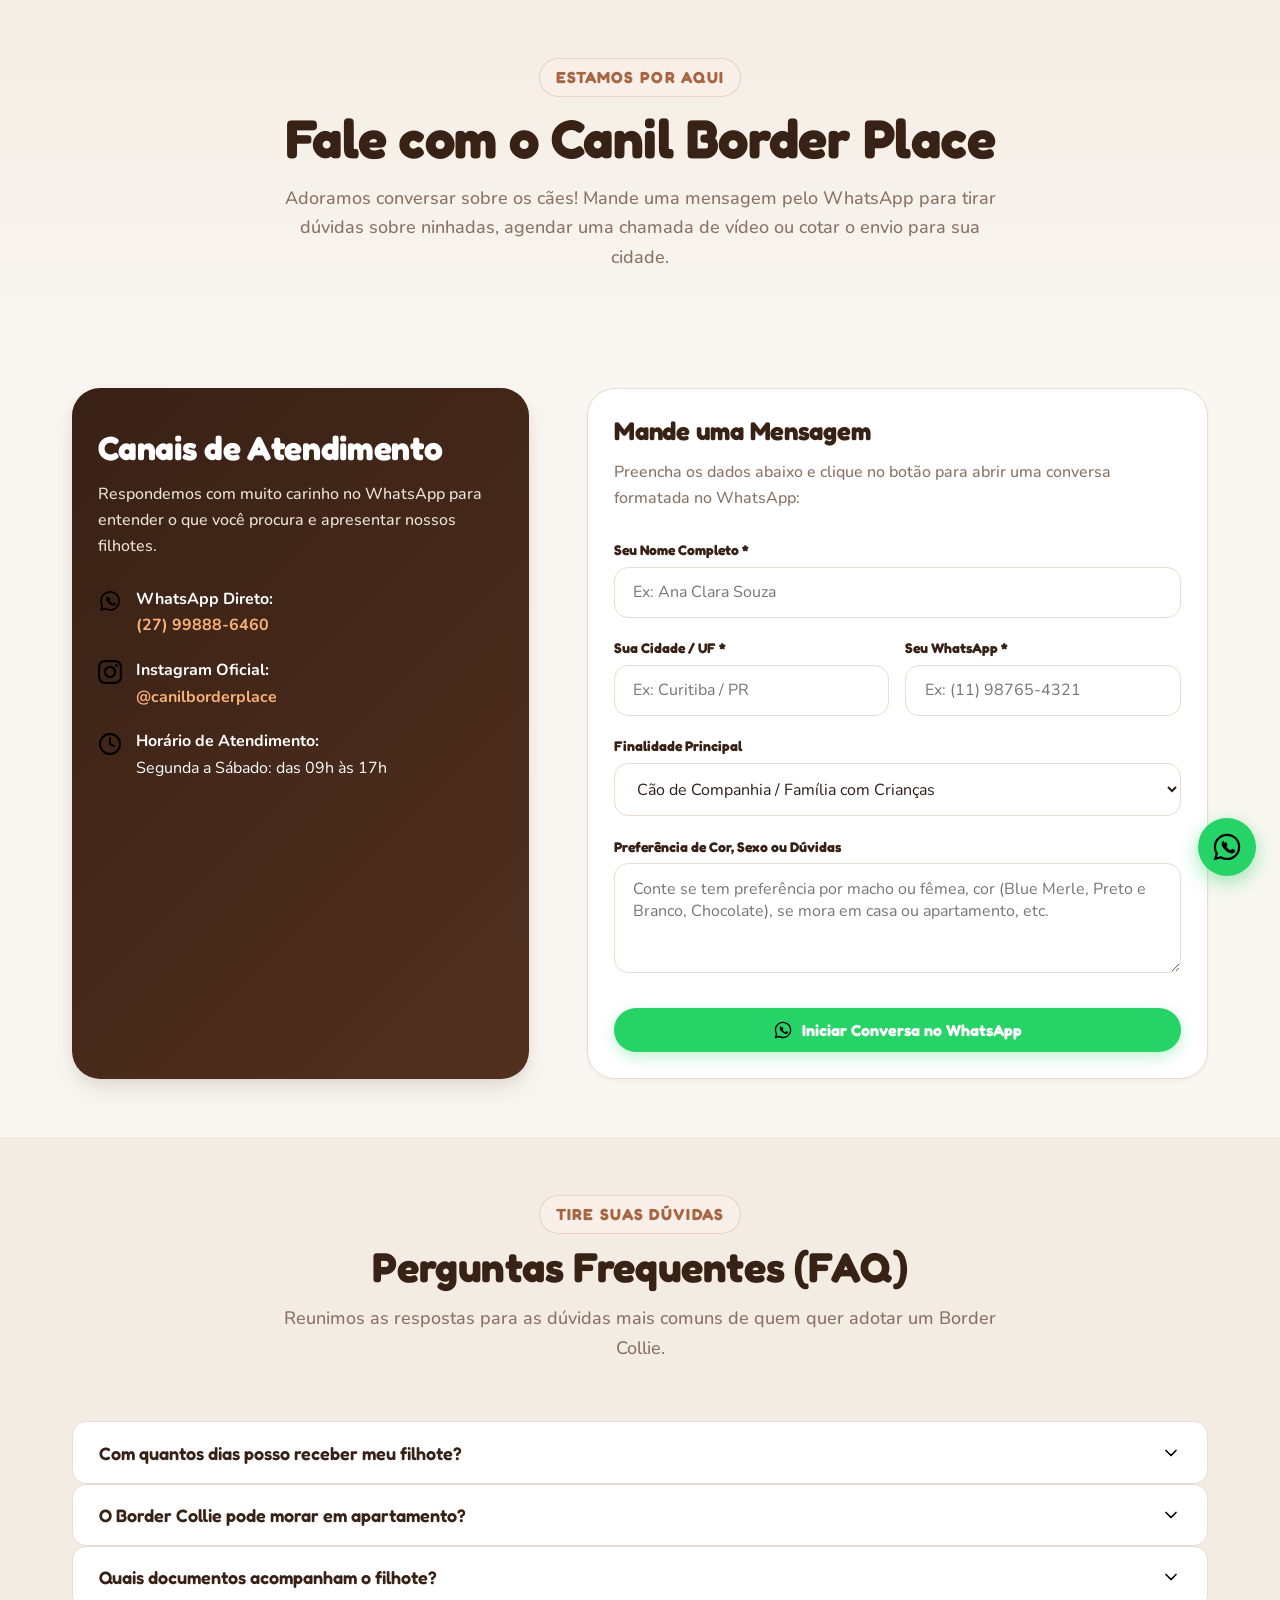
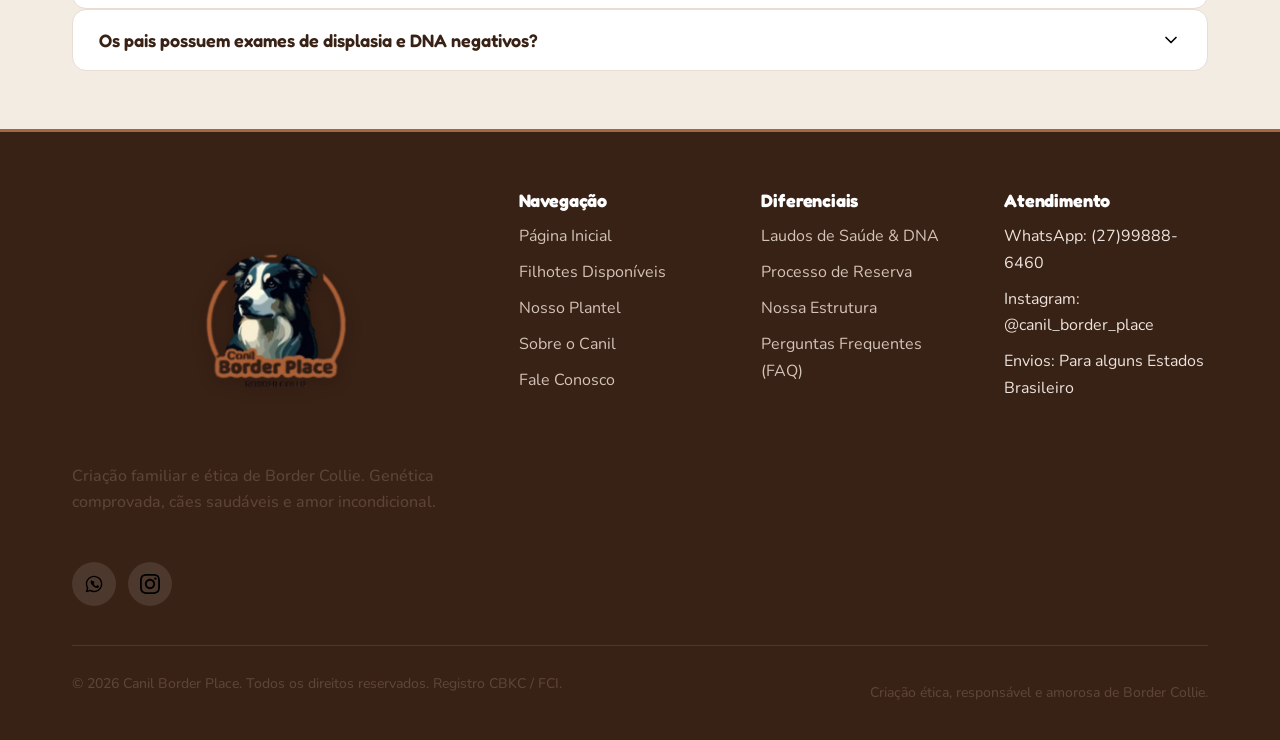
==== contato.html @ 95f179a7 "Site inicial" ====
﻿<!DOCTYPE html>
<html lang="pt-BR">
<head>
  <meta charset="UTF-8">
  <meta name="viewport" content="width=device-width, initial-scale=1.0">
  <title>Fale Conosco | Contato e Atendimento | Canil Border Place</title>
  <meta name="description" content="Entre em contato com o Canil Border Place. Atendimento direto pelo WhatsApp, dúvidas sobre ninhadas, agendamento de chamadas de vídeo e envios para todo o Brasil.">
  <meta name="keywords" content="Contato Canil Border Collie, WhatsApp Canil Border Place, Endereço Canil, Envio de filhotes aéreo, Dúvidas Border Collie">
  <meta name="author" content="Canil Border Place">
  <meta name="robots" content="index, follow">

  <!-- Open Graph -->
  <meta property="og:type" content="website">
  <meta property="og:title" content="Contato e Atendimento | Canil Border Place">
  <meta property="og:description" content="Fale diretamente com nosso criador. Atendimento via WhatsApp, e-mail e informações sobre transporte e reservas.">
  <meta property="og:image" content="./assets/images/hero-dog.jpg">
  <meta property="og:url" content="https://www.canilborderplace.com.br/contato.html">

  <link rel="icon" type="image/svg+xml" href="./favicon.svg">
  <link rel="alternate icon" href="./favicon.ico">

  <!-- Google Fonts: Fredoka & Nunito -->
  <link rel="preconnect" href="https://fonts.googleapis.com">
  <link rel="preconnect" href="https://fonts.gstatic.com" crossorigin>
  <link href="https://fonts.googleapis.com/css2?family=Fredoka:wght@400;500;600;700&family=Nunito:wght@400;500;600;700;800;900&display=swap" rel="stylesheet">

  <link rel="stylesheet" href="./css/style.css">
</head>
<body>


  <!-- ================= CONTEÚDO PRINCIPAL ================= -->
  <main>
    <!-- TOPO DE CONTATO -->
    <section class="section" style="background: linear-gradient(180deg, #F3ECE3 0%, #FAF7F2 100%);">
      <div class="container">
        <div class="section-header">
          <span class="section-subtitle">Estamos por Aqui</span>
          <h1 class="section-title">Fale com o Canil Border Place</h1>
          <p class="section-desc">
            Adoramos conversar sobre os cães! Mande uma mensagem pelo WhatsApp para tirar dúvidas sobre ninhadas, agendar uma chamada de vídeo ou cotar o envio para sua cidade.
          </p>
        </div>
      </div>
    </section>

    <!-- ÁREA DE CONTATO & FORMULÁRIO -->
    <section class="section" style="padding-top: 0;">
      <div class="container">
        <div class="contact-grid">
          
          <!-- Informações de Atendimento -->
          <div class="contact-info-card">
            <h3>Canais de Atendimento</h3>
            <p>
              Respondemos com muito carinho no WhatsApp para entender o que você procura e apresentar nossos filhotes.
            </p>

            <div class="contact-methods">
              <div class="contact-item">
                <img src="./assets/icons/whatsapp.svg" alt="" class="icon" width="22" height="22">
                <div>
                  <strong>WhatsApp Direto:</strong>
                  <br>
                  <a href="https://wa.me/+5527998886460" target="_blank" rel="noopener noreferrer" style="color: #F8B179; font-weight: 700;">
                    (27) 99888-6460
                  </a>
                </div>
              </div>

              <div class="contact-item">
                <img src="./assets/icons/instagram.svg" alt="" class="icon" width="22" height="22">
                <div>
                  <strong>Instagram Oficial:</strong>
                  <br>
                  <a href="https://instagram.com/canilborderplace" target="_blank" rel="noopener noreferrer" style="color: #F8B179; font-weight: 700;">
                    @canilborderplace
                  </a>
                </div>
              </div>

              <div class="contact-item">
                <img src="./assets/icons/clock.svg" alt="" class="icon" width="22" height="22">
                <div>
                  <strong>Horário de Atendimento:</strong>
                  <br>
                  <span>Segunda a Sábado: das 09h às 17h</span>
                </div>
              </div>

            </div>
          </div>

          <!-- Formulário Inteligente de Interesse -->
          <div class="contact-form-card">
            <h2 style="font-size: var(--font-size-xl); margin-bottom: var(--space-xs);">Mande uma Mensagem</h2>
            <p style="font-size: var(--font-size-sm); color: var(--color-muted); margin-bottom: var(--space-md);">
              Preencha os dados abaixo e clique no botão para abrir uma conversa formatada no WhatsApp:
            </p>

            <form id="contactForm">
              <div class="form-group">
                <label for="nome" class="form-label">Seu Nome Completo *</label>
                <input type="text" id="nome" name="nome" class="form-input" placeholder="Ex: Ana Clara Souza" required>
              </div>

              <div style="display: grid; grid-template-columns: 1fr 1fr; gap: 1rem;">
                <div class="form-group">
                  <label for="cidade" class="form-label">Sua Cidade / UF *</label>
                  <input type="text" id="cidade" name="cidade" class="form-input" placeholder="Ex: Curitiba / PR" required>
                </div>

                <div class="form-group">
                  <label for="telefone" class="form-label">Seu WhatsApp *</label>
                  <input type="tel" id="telefone" name="telefone" class="form-input" placeholder="Ex: (11) 98765-4321" required>
                </div>
              </div>

              <div class="form-group">
                <label for="interesse" class="form-label">Finalidade Principal</label>
                <select id="interesse" name="interesse" class="form-select">
                  <option value="Companhia e Família">Cão de Companhia / Família com Crianças</option>
                  <option value="Esporte e Agility">Esporte Canino / Agility / Canicross</option>
                  <option value="Pastoreio e Trabalho">Trabalho Rural / Pastoreio</option>
                  <option value="Dúvida Geral">Tirar dúvidas sobre ninhadas futuras</option>
                </select>
              </div>

              <div class="form-group">
                <label for="mensagem" class="form-label">Preferência de Cor, Sexo ou Dúvidas</label>
                <textarea id="mensagem" name="mensagem" class="form-textarea" placeholder="Conte se tem preferência por macho ou fêmea, cor (Blue Merle, Preto e Branco, Chocolate), se mora em casa ou apartamento, etc."></textarea>
              </div>

              <button type="submit" class="btn btn-whatsapp btn-lg btn-full" 
  style="margin-top: 0.5rem; 
         padding: 0.75rem 1.4rem;
         font-size: var(--font-size-sm);">
  <img src="./assets/icons/whatsapp.svg" alt="" class="icon" width="20" height="20">
  Iniciar Conversa no WhatsApp
</button>

              <div id="formResponse" style="display: none;"></div>
            </form>
          </div>

        </div>
      </div>
    </section>

    <!-- FAQ (PERGUNTAS FREQUENTES) -->
    <section id="faq" class="section section-alt" aria-labelledby="faq-heading">
      <div class="container">
        <header class="section-header">
          <span class="section-subtitle">Tire Suas Dúvidas</span>
          <h2 id="faq-heading" class="section-title">Perguntas Frequentes (FAQ)</h2>
          <p class="section-desc">Reunimos as respostas para as dúvidas mais comuns de quem quer adotar um Border Collie.</p>
        </header>

          <!-- Item 2 -->
          <div class="faq-item">
            <button type="button" class="faq-question" aria-expanded="false">
              <span>Com quantos dias posso receber meu filhote?</span>
              <img src="./assets/icons/chevron-down.svg" alt="" class="icon" width="20" height="20">
            </button>
            <div class="faq-answer">
              <div class="faq-answer-inner">
                Liberamos os filhotes somente a partir dos 60 dias de vida. Esse prazo é indispensável para o desmame natural, a socialização com a mãe e irmãos (que ensina a inibição de mordida) e a imunização com a primeira dose de vacina V10 importada e microchip.
              </div>
            </div>
          </div>

          <!-- Item 3 -->
          <div class="faq-item">
            <button type="button" class="faq-question" aria-expanded="false">
              <span>O Border Collie pode morar em apartamento?</span>
              <img src="./assets/icons/chevron-down.svg" alt="" class="icon" width="20" height="20">
            </button>
            <div class="faq-answer">
              <div class="faq-answer-inner">
                Sim, vive perfeitamente bem! O segredo do Border Collie é o gasto mental: brincadeiras de farejar, brinquedos recheáveis, comandos de obediência e passeios diários de qualidade. Nossos filhotes passam por estimulação precoce (Bio Sensor), o que desenvolve excelente equilíbrio e tranquilidade dentro de casa.
              </div>
            </div>
          </div>

          <!-- Item 4 -->
          <div class="faq-item">
            <button type="button" class="faq-question" aria-expanded="false">
              <span>Quais documentos acompanham o filhote?</span>
              <img src="./assets/icons/chevron-down.svg" alt="" class="icon" width="20" height="20">
            </button>
            <div class="faq-answer">
              <div class="faq-answer-inner">
                Cada filhote é entregue com: Certificado de Pedigree CBKC / FCI, Carteira de Vacinação assinada por médico veterinário, Certificado de Microchipagem, Contrato de Compra com garantia de saúde contra doenças genéticas e virais, e orientações de cuidados iniciais.
              </div>
            </div>
          </div>

          <!-- Item 5 -->
          <div class="faq-item">
            <button type="button" class="faq-question" aria-expanded="false">
              <span>Os pais possuem exames de displasia e DNA negativos?</span>
              <img src="./assets/icons/chevron-down.svg" alt="" class="icon" width="20" height="20">
            </button>
            <div class="faq-answer">
              <div class="faq-answer-inner">
                Sim! Todos os nossos padreadores e matrizes possuem radiografias oficiais livres de displasia coxofemoral (HD-A) e de cotovelo (ED-0), além de painel de DNA negativo para CEA, CL, TNS e sensibilidade medicamentosa MDR1. Compartilhamos com alegria a cópia dos laudos!
              </div>
            </div>
          </div>
        </div>

      </div>
    </section>
  </main>

  <!-- ================= RODAPÉ ================= -->
  <footer class="site-footer">
    <div class="container">
      <div class="footer-grid">
        <div class="footer-brand">
          <a href="./index.html" class="logo-link" aria-label="Canil Border Place - Início">
        <img
          src="./assets/logo/logo.png"
          alt="Canil Border Place"
          class="logo-img"
          width="72"
          height="72"
        >
      </a>
          <p style="margin-top: 0.75rem;">
            Criação familiar e ética de Border Collie. Genética comprovada, cães saudáveis e amor incondicional.
          </p>
          <div class="social-links" style="margin-top: 1rem;">
            <a href="https://wa.me/+5527998886460" target="_blank" rel="noopener noreferrer" class="social-btn" aria-label="Nosso WhatsApp">
              <img src="./assets/icons/whatsapp.svg" alt="" class="icon" width="20" height="20">
            </a>
            <a href="https://www.instagram.com/canil_border_place/" target="_blank" rel="noopener noreferrer" class="social-btn" aria-label="Nosso Instagram">
              <img src="./assets/icons/instagram.svg" alt="" class="icon" width="20" height="20">
            </a>
          </div>
        </div>

        <div>
          <h4 class="footer-title">Navegação</h4>
          <ul class="footer-links">
            <li><a href="./index.html">Página Inicial</a></li>
            <li><a href="./filhotes.html">Filhotes Disponíveis</a></li>
            <li><a href="./plantel.html">Nosso Plantel</a></li>
            <li><a href="./o-canil.html">Sobre o Canil</a></li>
            <li><a href="./contato.html">Fale Conosco</a></li>
          </ul>
        </div>

        <div>
          <h4 class="footer-title">Diferenciais</h4>
          <ul class="footer-links">
            <li><a href="./plantel.html#laudos">Laudos de Saúde &amp; DNA</a></li>
            <li><a href="./filhotes.html#como-funciona">Processo de Reserva</a></li>
            <li><a href="./o-canil.html#estrutura">Nossa Estrutura</a></li>
            <li><a href="./contato.html#faq">Perguntas Frequentes (FAQ)</a></li>
          </ul>
        </div>

        <div>
          <h4 class="footer-title">Atendimento</h4>
          <ul class="footer-links">
            <li><span>WhatsApp: (27)99888-6460</span></li>
            <li><span>Instagram: @canil_border_place</span></li>
            <li><span>Envios: Para alguns Estados Brasileiro</span></li>
          </ul>
        </div>
      </div>

      <div class="footer-bottom">
        <p>&copy; 2026 Canil Border Place. Todos os direitos reservados. Registro CBKC / FCI.</p>
        <p>Criação ética, responsável e amorosa de Border Collie.</p>
      </div>
    </div>
  </footer>

  <!-- BOTÃO FLUTUANTE WHATSAPP -->
  <a href="https://wa.me/+5527998886460?text=Ol%C3%A1!%20Estou%20na%20p%C3%A1gina%20de%20contato%20do%20Canil%20Border%20Place%20e%20gostaria%20de%20informa%C3%A7%C3%B5es." 
     class="whatsapp-float" 
     target="_blank" 
     rel="noopener noreferrer" 
     aria-label="Falar no WhatsApp com o Canil Border Place">
    <img src="./assets/icons/whatsapp.svg" alt="" class="icon" width="32" height="32">
  </a>

  <script type="module" src="./js/script.js"></script>
</body>
</html>
---- css/style.css ----
﻿/* ==========================================================================
   CANIL BORDER PLACE - FOLHA DE ESTILOS PRINCIPAL
   Identidade Visual: Cor Oficial #a76641 | Fontes Amigáveis & Divertidas
   Tecnologias: CSS3 Moderno, Mobile-First, Flexbox, CSS Grid, clamp()
   ========================================================================== */

/* --------------------------------------------------------------------------
   1. VARIÁVEIS CSS (IDENTIDADE VISUAL DO CLIENTE)
   -------------------------------------------------------------------------- */
:root {
  /* Cores Oficiais da Marca */
  --color-primary: #382115;          /* Marrom café profundo, acolhedor e nobre */
  --color-primary-light: #52301F;    /* Marrom médio */
  --color-secondary: #A76641;        /* Cor Oficial do Cliente (#a76641 - Terracota / Caramelo) */
  --color-secondary-hover: #8C4E2B;  /* Terracota escurecido no hover */
  --color-secondary-light: #F8EFE9;  /* Fundo caramelo suave / creme quente */
  --color-accent: #E28743;           /* Dourado caramelo vibrante */
  --color-accent-hover: #C56F30;
  --color-accent-light: #FFF5EE;

  /* Superfícies & Fundos Quentes e Aconchegantes */
  --color-background: #FAF7F2;       /* Fundo geral da página (off-white linho natural) */
  --color-surface: #FFFFFF;          /* Branco puro nos cards */
  --color-surface-alt: #F3ECE3;      /* Areia suave para seções alternadas */
  --color-text: #2D1E17;             /* Texto principal marrom escuro, alta legibilidade */
  --color-text-light: #5C4538;       /* Texto secundário */
  --color-muted: #8A7265;            /* Legendas e detalhes */
  --color-border: #E8DCD3;           /* Bordas suaves */
  --color-white: #FFFFFF;
  --color-black: #1A0F0A;

  /* Cores Funcionais */
  --color-whatsapp: #25D366;
  --color-whatsapp-hover: #1EBE5D;
  --color-instagram: #E1306C;
  --color-tag-disponivel: #15803D;   /* Verde floresta para filhote disponível */
  --color-tag-reservado: #A76641;    /* Terracota para filhote reservado */

  /* Tipografia Divertida, Carinhosa e Acolhedora */
  --font-heading: "Fredoka", "Quicksand", "Nunito", system-ui, cursive, sans-serif;
  --font-body: "Nunito", -apple-system, BlinkMacSystemFont, "Segoe UI", Roboto, sans-serif;

  --font-weight-regular: 400;
  --font-weight-medium: 500;
  --font-weight-semibold: 600;
  --font-weight-bold: 700;
  --font-weight-black: 800;

  /* Tipografia Fluida com clamp() */
  --font-size-xs: clamp(0.8125rem, 0.77rem + 0.25vw, 0.875rem);
  --font-size-sm: clamp(0.9375rem, 0.88rem + 0.25vw, 1rem);
  --font-size-base: clamp(1.0625rem, 1rem + 0.25vw, 1.125rem);
  --font-size-lg: clamp(1.2rem, 1.1rem + 0.4vw, 1.35rem);
  --font-size-xl: clamp(1.35rem, 1.25rem + 0.6vw, 1.6rem);
  --font-size-2xl: clamp(1.65rem, 1.45rem + 0.9vw, 2.1rem);
  --font-size-3xl: clamp(2rem, 1.7rem + 1.4vw, 2.6rem);
  --font-size-4xl: clamp(2.4rem, 2rem + 2.2vw, 3.4rem);

  /* Espaçamentos Fluidos */
  --space-2xs: clamp(0.3rem, 0.25rem + 0.2vw, 0.45rem);
  --space-xs: clamp(0.6rem, 0.5rem + 0.3vw, 0.75rem);
  --space-sm: clamp(0.85rem, 0.75rem + 0.5vw, 1.15rem);
  --space-md: clamp(1.25rem, 1rem + 0.8vw, 1.75rem);
  --space-lg: clamp(1.75rem, 1.4rem + 1.3vw, 2.5rem);
  --space-xl: clamp(2.5rem, 2rem + 2vw, 4rem);
  --space-2xl: clamp(3.5rem, 2.8rem + 3.5vw, 6rem);

  /* Bordas Arredondadas Amigáveis & Sombras */
  --radius-sm: 0.5rem;
  --radius-md: 0.875rem;
  --radius-lg: 1.25rem;
  --radius-xl: 1.75rem;
  --radius-full: 9999px;

  --shadow-sm: 0 2px 4px rgba(56, 33, 21, 0.05);
  --shadow-md: 0 6px 14px rgba(56, 33, 21, 0.08), 0 2px 6px rgba(56, 33, 21, 0.04);
  --shadow-lg: 0 12px 24px rgba(56, 33, 21, 0.1), 0 4px 10px rgba(56, 33, 21, 0.05);
  --shadow-xl: 0 20px 35px rgba(56, 33, 21, 0.14), 0 8px 16px rgba(56, 33, 21, 0.07);

  /* Transições e Layout */
  --transition-fast: 0.15s ease;
  --transition-normal: 0.25s cubic-bezier(0.4, 0, 0.2, 1);
  --transition-slow: 0.4s ease;
  --container-max-width: 1200px;
  --header-height: 5.25rem;
  --z-header: 1000;
  --z-floating: 1500;
}

/* --------------------------------------------------------------------------
   2. RESET MODERNO & CONFIGURAÇÃO GLOBAL
   -------------------------------------------------------------------------- */
*, *::before, *::after {
  box-sizing: border-box;
  margin: 0;
  padding: 0;
}

html {
  font-family: var(--font-body);
  font-size: 16px;
  line-height: 1.65;
  color: var(--color-text);
  background-color: var(--color-background);
  scroll-behavior: smooth;
  -webkit-text-size-adjust: 100%;
}

body {
  min-height: 100vh;
  display: flex;
  flex-direction: column;
  overflow-x: hidden;
  position: relative;
}

body.menu-open {
  overflow: hidden;
}

img, svg, picture {
  display: block;
  max-width: 100%;
  height: auto;
}

a {
  color: inherit;
  text-decoration: none;
  transition: all var(--transition-fast);
}

button {
  font-family: inherit;
  font-size: inherit;
  border: none;
  background: none;
  cursor: pointer;
}

ul, ol {
  list-style: none;
}

h1, h2, h3, h4, h5, h6 {
  font-family: var(--font-heading);
  color: var(--color-primary);
  font-weight: var(--font-weight-bold);
  line-height: 1.25;
  letter-spacing: -0.01em;
}

h1 { font-size: var(--font-size-4xl); }
h2 { font-size: var(--font-size-3xl); }
h3 { font-size: var(--font-size-2xl); }
h4 { font-size: var(--font-size-xl); }

p {
  color: var(--color-text-light);
  margin-bottom: var(--space-sm);
  font-weight: 500;
}

p:last-child {
  margin-bottom: 0;
}

:focus-visible {
  outline: 3px solid var(--color-secondary);
  outline-offset: 3px;
}

/* --------------------------------------------------------------------------
   3. CONTAINERS & ESTRUTURA DE SEÇÕES
   -------------------------------------------------------------------------- */
.container {
  width: 100%;
  max-width: var(--container-max-width);
  margin-inline: auto;
  padding-inline: clamp(1rem, 4vw, 2rem);
}

.section {
  padding-block: var(--space-xl);
}

.section-alt {
  background-color: var(--color-surface-alt);
}

.section-primary {
  background: linear-gradient(135deg, #382115 0%, #52301F 100%);
  color: var(--color-white);
}

.section-primary h2,
.section-primary h3 {
  color: var(--color-white);
}

.section-primary p {
  color: #E8DCD3;
}

.section-header {
  text-align: center;
  max-width: 720px;
  margin-inline: auto;
  margin-bottom: var(--space-xl);
}

.section-subtitle {
  display: inline-flex;
  align-items: center;
  gap: 0.4rem;
  font-family: var(--font-heading);
  font-size: var(--font-size-sm);
  font-weight: var(--font-weight-bold);
  text-transform: uppercase;
  letter-spacing: 0.08em;
  color: var(--color-secondary);
  margin-bottom: var(--space-2xs);
  background: var(--color-secondary-light);
  padding: 0.35rem 1rem;
  border-radius: var(--radius-full);
  border: 1px solid rgba(167, 102, 65, 0.2);
}

.section-title {
  margin-bottom: var(--space-xs);
}

.section-desc {
  font-size: var(--font-size-base);
  color: var(--color-muted);
}

/* --------------------------------------------------------------------------
   4. BOTÕES & BADGES (ESTILO AMIGÁVEL & ARREDONDADO)
   -------------------------------------------------------------------------- */
.btn {
  display: inline-flex;
  align-items: center;
  justify-content: center;
  gap: 0.6rem;
  padding: 0.85rem 1.6rem;
  font-family: var(--font-heading);
  font-size: var(--font-size-sm);
  font-weight: var(--font-weight-bold);
  border-radius: var(--radius-full);
  transition: all var(--transition-normal);
  text-align: center;
  cursor: pointer;
  white-space: nowrap;
}

.btn-primary {
  background-color: var(--color-secondary);
  color: var(--color-white);
  box-shadow: 0 4px 12px rgba(167, 102, 65, 0.35);
}

.btn-primary:hover {
  background-color: var(--color-secondary-hover);
  transform: translateY(-2px);
  box-shadow: 0 6px 16px rgba(167, 102, 65, 0.45);
}

.btn-secondary {
  background-color: var(--color-primary);
  color: var(--color-white);
  box-shadow: 0 4px 10px rgba(56, 33, 21, 0.25);
}

.btn-secondary:hover {
  background-color: var(--color-primary-light);
  transform: translateY(-2px);
  box-shadow: 0 6px 14px rgba(56, 33, 21, 0.35);
}

.btn-outline {
  background-color: transparent;
  color: var(--color-primary);
  border: 2px solid var(--color-secondary);
}

.btn-outline:hover {
  background-color: var(--color-secondary);
  color: var(--color-white);
  transform: translateY(-2px);
}

.btn-outline-white {
  background-color: transparent;
  color: var(--color-white);
  border: 2px solid rgba(255, 255, 255, 0.6);
}

.btn-outline-white:hover {
  border-color: var(--color-white);
  background-color: rgba(255, 255, 255, 0.15);
  transform: translateY(-2px);
}

.btn-whatsapp {
  background-color: var(--color-whatsapp);
  color: var(--color-white);
  box-shadow: 0 4px 12px rgba(37, 211, 102, 0.3);
}

.btn-whatsapp:hover {
  background-color: var(--color-whatsapp-hover);
  transform: translateY(-2px);
  box-shadow: 0 6px 16px rgba(37, 211, 102, 0.4);
}

.btn-lg {
  padding: 1rem 2.2rem;
  font-size: var(--font-size-base);
}

.btn-full {
  width: 100%;
}

.btn .icon {
  width: 1.25rem;
  height: 1.25rem;
  flex-shrink: 0;
}

/* Badges */
.badge {
  display: inline-flex;
  align-items: center;
  gap: 0.35rem;
  padding: 0.35rem 0.85rem;
  font-family: var(--font-heading);
  font-size: var(--font-size-xs);
  font-weight: var(--font-weight-bold);
  border-radius: var(--radius-full);
  text-transform: uppercase;
  letter-spacing: 0.05em;
}

.badge-success {
  background-color: #DCFCE7;
  color: #15803D;
  border: 1px solid #86EFAC;
}

.badge-warning {
  background-color: #FEF3C7;
  color: #B45309;
  border: 1px solid #FCD34D;
}

.badge-info {
  background-color: var(--color-secondary-light);
  color: var(--color-secondary);
  border: 1px solid rgba(167, 102, 65, 0.3);
}

/* --------------------------------------------------------------------------
   5. CABEÇALHO & NAVEGAÇÃO
   -------------------------------------------------------------------------- */

.site-header {
  position: absolute;
  top: 0;
  left: 0;
  width: 100%;
  z-index: 100;
  background-color: transparent; /* Remove qualquer fundo isolado */
}


/* CONTAINER DO HEADER */
.header-container {
  position: relative;
  display: grid;
  grid-template-columns: 1fr auto 1fr;
  align-items: center;
  height: 100%;
  gap: 1rem;
}


/* LOGO CENTRAL */
.logo-link {
  display: flex;
  flex-direction: column;
  align-items: center;
  text-decoration: none;
  position: relative;
  z-index: 110;
  transform: translateY(15px);
}

.logo-img {
  width: clamp(250px, -10vw, 200px); /* Ajusta dinamicamente entre mobile e desktop */
  height: auto;
  filter: drop-shadow(0px 4px 8px rgba(0, 0, 0, 0.2));
}

.logo-link:hover .logo-img {
  transform: scale(1.05); /* Efeito opcional ao passar o mouse */
}

.logo-link:hover .logo-img {
  transform: translateY(-2px) scale(1.03);
}




.logo-text-title {
  display: block;
  font-family: var(--font-heading);
  font-size: clamp(1.1rem, 2vw, 1.4rem); /* Aumentado */
  color: var(--color-white);
  font-weight: var(--font-weight-bold);
  text-align: center;
  margin-top: 4px;
}

.logo-text-subtitle {
  display: block;
  font-size: clamp(0.7rem, 1.2vw, 0.85rem); /* Aumentado */
  color: var(--color-accent);
  text-transform: uppercase;
  letter-spacing: 1px;
  text-align: center;
}

/* MENUS LATERAIS */
.header-nav {
  display: flex;
  align-items: center;
}


.header-nav-left {
  grid-column: 1;
  justify-content: flex-start;
}


.header-nav-right {
  grid-column: 3;
  justify-content: flex-end;
  gap: 0.5rem;
}


.nav-list {
  display: flex;
  align-items: center;
  gap: 0.25rem;
}


/* LINKS */
.nav-link {
  display: inline-flex;
  align-items: center;
  justify-content: center;

  padding: 0.65rem 0.9rem;

  font-family: var(--font-heading);
  font-size: var(--font-size-sm);
  font-weight: 600;

  color: #F8EFE9;

  border-radius: var(--radius-md);

  transition: all var(--transition-fast);
}


.nav-link:hover {
  color: #FFFFFF;
  background-color: rgba(255, 255, 255, 0.09);
}


/* ITEM ATIVO */
.nav-link.active {
  color: #F8B179;

  font-weight: 700;

  background-color: rgba(255, 255, 255, 0.08);

  border-left: none;
}


/* BOTÃO WHATSAPP */
.header-cta {
  display: inline-flex;
  margin-left: 0.4rem;
}


.btn-whatsapp {
  background-color: var(--color-whatsapp);
  color: var(--color-white);

  box-shadow:
    0 5px 15px rgba(37, 211, 102, 0.28);
}


.btn-whatsapp:hover {
  background-color: var(--color-whatsapp-hover);

  transform: translateY(-2px);

  box-shadow:
    0 8px 20px rgba(37, 211, 102, 0.35);
}


/* MENU MOBILE */
.mobile-toggle {
  display: none;
 
  align-items: center;
  justify-content: center;
 
  width: 46px;
  height: 46px;
 
  border-radius: var(--radius-md);
 
  color: #FFFFFF;
 
  background-color: rgba(255, 255, 255, 0.08);
 
  border: 1px solid rgba(255, 255, 255, 0.15);
 
  transition: background-color var(--transition-fast);
}
 
 
.mobile-toggle:hover {
  background-color: rgba(255, 255, 255, 0.14);
}
 
 
.mobile-toggle .icon-close {
  display: none;
}
 
 
.menu-open .mobile-toggle .icon-menu {
  display: none;
}
 
 
.menu-open .mobile-toggle .icon-close {
  display: block;
}

/* =========================================================
   MENU MOBILE - CORREÇÃO
   ========================================================= */

.mobile-nav-links {
  display: none;
}

@media (max-width: 768px) {

  /* Impede a página de ficar "mexendo" para os lados */
  html,
  body {
    width: 100%;
    max-width: 100%;
    overflow-x: hidden;
  }

  /* HEADER */
  .header-container {
    display: flex !important;
    align-items: center;
    justify-content: space-between;

    width: 100%;
    max-width: 100%;
    box-sizing: border-box;

    padding: 15px 20px;
    min-height: 90px;
  }


  /* LOGO */
  .logo-link {
    position: relative;
    z-index: 140;

    margin: 0;
    transform: translateY(8px);

    max-width: calc(100% - 75px);
  }

  .logo-img {
    width: 150px !important;
    max-width: 100%;
    height: auto;
    margin: 0;
  }


  /* ESCONDE MENU ESQUERDO ORIGINAL */
  .header-nav-left {
    display: none !important;
  }


  /* BOTÃO HAMBÚRGUER */
  .mobile-toggle {
    display: flex !important;

    position: relative !important;
    top: auto !important;
    right: auto !important;

    flex-shrink: 0;

    width: 46px;
    height: 46px;

    padding: 10px;

    align-items: center;
    justify-content: center;

    z-index: 160;

    background: rgba(255, 255, 255, 0.08) !important;
    border: 1px solid rgba(255, 255, 255, 0.15) !important;

    border-radius: var(--radius-md);
  }

  .mobile-toggle img {
    width: 24px !important;
    height: 24px !important;
  }


  /* =====================================================
     MENU ABERTO
     ===================================================== */

  .header-nav-right {
    position: fixed !important;

    top: 0;
    left: 0;

    width: 100% !important;
    height: 100vh;

    box-sizing: border-box;

    padding: 110px 24px 30px;

    background-color: #382115 !important;

    z-index: 150;

    display: flex !important;
    flex-direction: column;
    align-items: stretch;

    transform: translateX(100%);

    transition: transform 0.35s ease;

    overflow-y: auto;
    overflow-x: hidden;
  }

  .header-nav-right.is-active {
    transform: translateX(0);
  }


  /* =====================================================
     LINKS DO MENU MOBILE
     ===================================================== */

  .mobile-nav-links {
    display: flex !important;

    flex-direction: column !important;

    width: 100%;

    gap: 4px !important;

    margin: 0;
    padding: 0;
  }

  .mobile-nav-links .nav-link {
    display: flex !important;

    width: 100%;

    box-sizing: border-box;

    padding: 15px 16px;

    justify-content: flex-start;
  }


  /* MENU DIREITO ORIGINAL */
  .desktop-right-links {
    display: flex !important;

    flex-direction: column !important;

    width: 100%;

    gap: 4px !important;

    margin: 0;
    padding: 0;
  }

  .desktop-right-links .nav-link {
    display: flex !important;

    width: 100%;

    box-sizing: border-box;

    padding: 15px 16px;

    justify-content: flex-start;
  }


  /* =====================================================
     WHATSAPP
     ===================================================== */

  .header-cta {
    width: auto !important;

    margin: 20px 0 0 !important;

    padding-top: 20px;

    border-top: 1px solid rgba(255, 255, 255, 0.1);
  }

  .header-cta .btn-whatsapp {
    width: auto !important;

    max-width: 100%;

    display: inline-flex;

    align-items: center;
    justify-content: center;

    padding: 12px 20px;

    white-space: nowrap;

    box-sizing: border-box;
  }


  /* =====================================================
     QUANDO MENU ESTÁ ABERTO
     ===================================================== */

  body.menu-open {
    overflow: hidden;
  }
}
 
 

/* --------------------------------------------------------------------------
   6. HERO - LAYOUT PREMIUM
   -------------------------------------------------------------------------- */

.hero {
  position: relative;

  background-color: var(--color-primary);

  padding-top: 220px;
  padding-bottom: 100px;

  overflow: hidden;
}


/* =========================================================
   GRID PRINCIPAL
   ESQUERDA | IMAGEM | DIREITA
   ========================================================= */

.hero-grid {

  display: grid;

  grid-template-columns:
    minmax(260px, 1fr)
    minmax(380px, 500px)
    minmax(260px, 1fr);

  align-items: center;

  gap: 55px;

  max-width: 1250px;

  margin: 0 auto;
}


/* =========================================================
   CONTEÚDO ESQUERDO
   ========================================================= */

.hero-content {
  text-align: left;

  position: relative;
  z-index: 2;
}


.hero-eyebrow {

  display: inline-block;

  margin-bottom: 18px;

  color: #F8B179;

  font-family: var(--font-heading);

  font-size: 0.75rem;

  font-weight: 700;

  letter-spacing: 0.12em;

  text-transform: uppercase;
}


.hero-title {

  color: var(--color-white);

  margin-bottom: 20px;

  font-size: clamp(2rem, 3vw, 3.1rem);

  line-height: 1.08;

  letter-spacing: -0.025em;
}


.hero-title span {

  color: #F8B179;
}


.hero-subtitle {

  max-width: 480px;

  margin: 0;

  color: #EDE3DC;

  font-size: 1rem;

  line-height: 1.7;
}


/* =========================================================
   IMAGEM CENTRAL
   ========================================================= */

.hero-center {

  display: flex;

  flex-direction: column;

  align-items: center;

  justify-content: center;

  position: relative;

  z-index: 2;
}


.hero-media {

  position: relative;

  width: min(100%, 460px);

  aspect-ratio: 1 / 1;

  display: flex;

  align-items: center;

  justify-content: center;

  overflow: visible;

  border-radius: 50%;
}


/* LUZ ATRÁS DA FOTO */

.hero-glow {

  position: absolute;

  width: 85%;
  height: 85%;

  border-radius: 50%;

  background:
    radial-gradient(
      circle,
      rgba(248, 177, 121, 0.50) 0%,
      rgba(248, 177, 121, 0.25) 35%,
      rgba(248, 177, 121, 0.08) 58%,
      transparent 75%
    );

  filter: blur(28px);

  animation: heroGlow 4s ease-in-out infinite;

  z-index: 0;
}


/* FOTO */

.hero-dog {

  position: relative;

  z-index: 2;

  width: 88%;
  height: 88%;

  object-fit: cover;

  border-radius: 50%;

  border: 4px solid rgba(248, 177, 121, 0.65);

  box-shadow:
    0 0 25px rgba(248, 177, 121, 0.30),
    0 0 60px rgba(248, 177, 121, 0.16),
    0 25px 60px rgba(0, 0, 0, 0.35);

  transition: transform 0.5s ease;
}


.hero-media:hover .hero-dog {

  transform: scale(1.025);
}


/* ANIMAÇÃO DA LUZ */

@keyframes heroGlow {

  0%,
  100% {
    transform: scale(0.95);
    opacity: 0.75;
  }

  50% {
    transform: scale(1.08);
    opacity: 1;
  }
}


/* =========================================================
   BOTÃO "QUERO MEU FILHOTE"
   ========================================================= */

.hero-puppy-cta {

  position: relative;

  display: inline-flex;

  align-items: center;

  justify-content: center;

  gap: 10px;

  margin-top: 28px;

  padding: 15px 28px;

  border-radius: 999px;

  background: #25D366;

  color: #ffffff;

  font-family: var(--font-heading);

  font-size: 0.95rem;

  font-weight: 800;

  text-decoration: none;

  box-shadow:
    0 8px 25px rgba(37, 211, 102, 0.28),
    0 0 0 rgba(37, 211, 102, 0.4);

  animation: puppyCtaFloat 2.8s ease-in-out infinite;

  transition:
    transform 0.3s ease,
    box-shadow 0.3s ease,
    background-color 0.3s ease;

  z-index: 3;
}


.hero-puppy-cta img {

  width: 20px;
  height: 20px;

  filter: brightness(0) invert(1);
}


.hero-puppy-cta:hover {

  animation-play-state: paused;

  transform: translateY(-4px) scale(1.03);

  background: #20bd5b;

  box-shadow:
    0 12px 35px rgba(37, 211, 102, 0.42),
    0 0 25px rgba(37, 211, 102, 0.22);
}


/* MOVIMENTO SUAVE */

@keyframes puppyCtaFloat {

  0%,
  100% {
    transform: translateY(0) scale(1);
  }

  50% {
    transform: translateY(-7px) scale(1.025);
  }
}


/* =========================================================
   INFORMAÇÕES DIREITAS
   ========================================================= */

.hero-info {

  display: flex;

  flex-direction: column;

  gap: 22px;

  padding-left: 10px;
}


.hero-info-item {

  display: flex;

  align-items: center;

  gap: 14px;

  color: #F8EFE9;
}


.hero-info-item > img {

  flex-shrink: 0;

  width: 22px;
  height: 22px;

  filter:
    brightness(0)
    saturate(100%)
    invert(76%)
    sepia(35%)
    saturate(600%)
    hue-rotate(335deg);
}


.hero-info-item div {

  display: flex;

  flex-direction: column;

  gap: 3px;
}


.hero-info-item strong {

  font-family: var(--font-heading);

  font-size: 0.9rem;

  color: #ffffff;
}


.hero-info-item span {

  font-size: 0.78rem;

  color: #CDBEB5;
}


/* =========================================================
   TABLET
   ========================================================= */

@media (max-width: 1050px) {

  .hero-grid {

    grid-template-columns:
      1fr
      420px
      1fr;

    gap: 25px;
  }

  .hero-title {

    font-size: 2rem;
  }

  .hero-info {

    padding-left: 0;
  }
}


/* =========================================================
   MOBILE
   ========================================================= */

@media (max-width: 768px) {

  .hero {

    padding-top: 145px;

    padding-bottom: 70px;
  }


  .hero-grid {

    display: flex;

    flex-direction: column;

    gap: 40px;

    width: 100%;

    text-align: center;
  }


  /* TEXTO */

  .hero-content {

    text-align: center;

    order: 1;
  }


  .hero-title {

    font-size: clamp(1.9rem, 8vw, 2.5rem);

    line-height: 1.1;
  }


  .hero-subtitle {

    margin: 0 auto;

    max-width: 500px;
  }


  /* IMAGEM */

  .hero-center {

    order: 2;

    width: 100%;
  }


  .hero-media {

    width: min(85vw, 390px);
  }


  /* INFORMAÇÕES */

  .hero-info {

    order: 3;

    width: 100%;

    max-width: 400px;

    padding: 0;

    gap: 16px;

    text-align: left;
  }


  .hero-info-item {

    justify-content: flex-start;
  }


  /* BOTÃO */

  .hero-puppy-cta {

    margin-top: 24px;

    padding: 14px 24px;

    font-size: 0.9rem;
  }
}


/* =========================================================
   CELULARES PEQUENOS
   ========================================================= */

@media (max-width: 420px) {

  .hero {

    padding-top: 130px;
  }

  .hero-media {

    width: 82vw;
  }

  .hero-title {

    font-size: 1.8rem;
  }

  .hero-subtitle {

    font-size: 0.92rem;
  }
}


/* ACESSIBILIDADE */

@media (prefers-reduced-motion: reduce) {

  .hero-glow,
  .hero-puppy-cta {

    animation: none;
  }

}

/* =========================================================
   FOTO CENTRAL DO HERO
   ========================================================= */

.hero-media {
  position: relative;

  width: 460px;
  height: 460px;

  max-width: 90vw;
  max-height: 90vw;

  display: flex;
  align-items: center;
  justify-content: center;

  border-radius: 50%;

  overflow: visible;

  background: transparent;

  border: none;

  box-shadow: none;
}


/* LUZ ATRÁS DA FOTO */

.hero-glow {
  position: absolute;

  width: 105%;
  height: 105%;

  top: 50%;
  left: 50%;

  transform: translate(-50%, -50%);

  border-radius: 50%;

  background: radial-gradient(
    circle,
    rgba(248, 177, 121, 0.55) 0%,
    rgba(248, 177, 121, 0.30) 30%,
    rgba(248, 177, 121, 0.12) 55%,
    transparent 72%
  );

  filter: blur(25px);

  z-index: 0;

  animation: heroGlow 4s ease-in-out infinite;
}


/* FOTO */

.hero-dog {
  position: relative;

  display: block;

  width: 100%;
  height: 100%;

  max-width: none;
  max-height: none;

  object-fit: cover;

  object-position: center;

  border-radius: 50%;

  border: 4px solid rgba(248, 177, 121, 0.75);

  background: #2D1E17;

  z-index: 2;

  box-sizing: border-box;

  box-shadow:
    0 0 25px rgba(248, 177, 121, 0.35),
    0 0 60px rgba(248, 177, 121, 0.20),
    0 20px 50px rgba(0, 0, 0, 0.35);

  transition: transform 0.5s ease;
}


.hero-media:hover .hero-dog {
  transform: scale(1.025);
}


/* =========================================================
   MOBILE
   ========================================================= */

@media (max-width: 768px) {

  .hero-media {
    width: min(86vw, 380px);
    height: min(86vw, 380px);

    max-width: none;
    max-height: none;
  }

}

/* --------------------------------------------------------------------------
   7. SEÇÃO DIFERENCIAIS
   -------------------------------------------------------------------------- */
.features-grid {
  display: grid;
  grid-template-columns: 1fr;
  gap: var(--space-md);
}

.feature-card {
  background-color: var(--color-surface);
  border: 1.5px solid var(--color-border);
  border-radius: var(--radius-lg);
  padding: var(--space-md);
  box-shadow: var(--shadow-sm);
  transition: all var(--transition-normal);
  display: flex;
  flex-direction: column;
  gap: var(--space-xs);
}

.feature-card:hover {
  transform: translateY(-5px);
  box-shadow: var(--shadow-lg);
  border-color: var(--color-secondary);
}

.feature-icon-wrapper {
  width: 56px;
  height: 56px;
  border-radius: var(--radius-md);
  background-color: var(--color-secondary-light);
  color: var(--color-secondary);
  display: flex;
  align-items: center;
  justify-content: center;
}

.feature-icon-wrapper .icon {
  width: 30px;
  height: 30px;
}

.feature-card h3 {
  font-size: var(--font-size-lg);
  margin-top: var(--space-2xs);
  color: var(--color-primary);
}

/* --------------------------------------------------------------------------
   8. CARDS DE FILHOTES & PLANTEL COM FOTOS REAIS
   -------------------------------------------------------------------------- */
.cards-grid {
  display: grid;
  grid-template-columns: 1fr;
  gap: var(--space-md);
}

.puppy-card, .dog-card {
  background-color: var(--color-surface);
  border: 1.5px solid var(--color-border);
  border-radius: var(--radius-xl);
  overflow: hidden;
  box-shadow: var(--shadow-md);
  transition: all var(--transition-normal);
  display: flex;
  flex-direction: column;
}

.puppy-card:hover, .dog-card:hover {
  transform: translateY(-6px);
  box-shadow: var(--shadow-xl);
  border-color: var(--color-secondary);
}

.card-media {
  position: relative;
  aspect-ratio: 4 / 4.8;
  overflow: hidden;
  background-color: var(--color-surface-alt);
}

.card-media img {
  width: 100%;
  height: 100%;
  object-fit: cover;
  object-position: center 15%;
  transition: transform var(--transition-slow);
}

.puppy-card:hover .card-media img,
.dog-card:hover .card-media img {
  transform: scale(1.05);
}

.card-badge {
  position: absolute;
  top: 1rem;
  right: 1rem;
  z-index: 2;
  box-shadow: var(--shadow-md);
}

.card-body {
  padding: var(--space-md);
  display: flex;
  flex-direction: column;
  flex-grow: 1;
  gap: var(--space-xs);
}

.card-meta {
  display: flex;
  align-items: center;
  justify-content: space-between;
  font-family: var(--font-heading);
  font-size: var(--font-size-xs);
  font-weight: 600;
  color: var(--color-muted);
}

.card-title {
  font-size: var(--font-size-xl);
  color: var(--color-primary);
}

.dog-details-list {
  display: flex;
  flex-direction: column;
  gap: 0.45rem;
  margin-block: var(--space-xs);
  padding: 0.85rem;
  background-color: var(--color-secondary-light);
  border-radius: var(--radius-md);
  font-size: var(--font-size-xs);
}

.dog-detail-item {
  display: flex;
  align-items: center;
  gap: 0.5rem;
  color: var(--color-text-light);
}

.dog-detail-item strong {
  color: var(--color-primary);
  min-width: 65px;
}

.card-footer {
  margin-top: auto;
  padding-top: var(--space-xs);
}

/* --------------------------------------------------------------------------
   9. FILTROS DA PÁGINA FILHOTES
   -------------------------------------------------------------------------- */
.filter-container {
  display: flex;
  flex-wrap: wrap;
  gap: 0.6rem;
  justify-content: center;
  margin-bottom: var(--space-lg);
}

.filter-btn {
  padding: 0.6rem 1.3rem;
  font-family: var(--font-heading);
  font-size: var(--font-size-sm);
  font-weight: var(--font-weight-semibold);
  border-radius: var(--radius-full);
  border: 1.5px solid var(--color-border);
  background-color: var(--color-surface);
  color: var(--color-muted);
  transition: all var(--transition-fast);
}

.filter-btn:hover {
  border-color: var(--color-secondary);
  color: var(--color-secondary);
  background-color: var(--color-secondary-light);
}

.filter-btn.active {
  background-color: var(--color-secondary);
  color: var(--color-white);
  border-color: var(--color-secondary);
  box-shadow: 0 4px 10px rgba(167, 102, 65, 0.3);
}

/* --------------------------------------------------------------------------
   10. PROCESSO DE RESERVA (STEP BY STEP)
   -------------------------------------------------------------------------- */
.steps-grid {
  display: grid;
  grid-template-columns: 1fr;
  gap: var(--space-md);
}

.step-card {
  background-color: var(--color-surface);
  border: 1.5px solid var(--color-border);
  border-radius: var(--radius-lg);
  padding: var(--space-md);
  position: relative;
  transition: transform var(--transition-normal);
}

.step-card:hover {
  transform: translateY(-4px);
  border-color: var(--color-secondary);
}

.step-number {
  width: 44px;
  height: 44px;
  border-radius: var(--radius-full);
  background-color: var(--color-secondary);
  color: var(--color-white);
  font-family: var(--font-heading);
  font-weight: var(--font-weight-black);
  display: flex;
  align-items: center;
  justify-content: center;
  margin-bottom: var(--space-xs);
  font-size: 1.15rem;
  box-shadow: 0 4px 10px rgba(167, 102, 65, 0.3);
}

/* --------------------------------------------------------------------------
   11. PÁGINA O CANIL: HISTÓRIA & ESTRUTURA
   -------------------------------------------------------------------------- */
.about-grid {
  display: flex;
  flex-direction: column;
  gap: var(--space-lg);
  align-items: center;
}

.about-text h3 {
  margin-bottom: var(--space-xs);
}

.about-media {
  width: 100%;
  max-width: 500px;
  border-radius: var(--radius-xl);
  overflow: hidden;
  box-shadow: var(--shadow-xl);
  border: 4px solid var(--color-surface);
}

.about-media img {
  width: 100%;
  height: auto;
  object-fit: cover;
}

.values-grid {
  display: grid;
  grid-template-columns: 1fr;
  gap: var(--space-md);
  margin-top: var(--space-lg);
}

.value-card {
  background-color: var(--color-surface);
  border: 1.5px solid var(--color-border);
  border-left: 5px solid var(--color-secondary);
  border-radius: var(--radius-md);
  padding: var(--space-md);
  box-shadow: var(--shadow-sm);
}

/* --------------------------------------------------------------------------
   12. FORMULÁRIO DE CONTATO & FAQ
   -------------------------------------------------------------------------- */
.contact-grid {
  display: flex;
  flex-direction: column;
  gap: var(--space-lg);
}

.contact-info-card {
  background: linear-gradient(135deg, #382115 0%, #52301F 100%);
  color: var(--color-white);
  border-radius: var(--radius-xl);
  padding: var(--space-lg) var(--space-md);
  box-shadow: var(--shadow-lg);
}

.contact-info-card h3 {
  color: var(--color-white);
  margin-bottom: var(--space-xs);
}

.contact-info-card p {
  color: #EDE3DC;
}

.contact-methods {
  display: flex;
  flex-direction: column;
  gap: var(--space-sm);
  margin-top: var(--space-md);
}

.contact-item {
  display: flex;
  align-items: flex-start;
  gap: 0.85rem;
}

.contact-item .icon {
  width: 24px;
  height: 24px;
  color: #F8B179;
  flex-shrink: 0;
  margin-top: 0.2rem;
}

.contact-form-card {
  background-color: var(--color-surface);
  border: 1.5px solid var(--color-border);
  border-radius: var(--radius-xl);
  padding: var(--space-md);
  box-shadow: var(--shadow-sm);
}

.form-group {
  margin-bottom: var(--space-sm);
}

.form-label {
  display: block;
  font-family: var(--font-heading);
  font-size: var(--font-size-xs);
  font-weight: var(--font-weight-bold);
  color: var(--color-primary);
  margin-bottom: 0.35rem;
}

.form-input,
.form-select,
.form-textarea {
  width: 100%;
  padding: 0.85rem 1.15rem;
  font-family: var(--font-body);
  font-size: var(--font-size-sm);
  color: var(--color-text);
  background-color: var(--color-surface);
  border: 1.5px solid var(--color-border);
  border-radius: var(--radius-md);
  transition: all var(--transition-fast);
}

.form-input:focus,
.form-select:focus,
.form-textarea:focus {
  outline: none;
  border-color: var(--color-secondary);
  box-shadow: 0 0 0 4px rgba(167, 102, 65, 0.15);
}

.form-textarea {
  resize: vertical;
  min-height: 110px;
}

/* FAQ Accordion */
.faq-list {
  display: flex;
  flex-direction: column;
  gap: var(--space-xs);
  max-width: 800px;
  margin-inline: auto;
}

.faq-item {
  background-color: var(--color-surface);
  border: 1.5px solid var(--color-border);
  border-radius: var(--radius-md);
  overflow: hidden;
  transition: all var(--transition-fast);
}

.faq-item.active {
  border-color: var(--color-secondary);
  box-shadow: var(--shadow-sm);
}

.faq-question {
  width: 100%;
  padding: 1.2rem var(--space-md);
  text-align: left;
  display: flex;
  justify-content: space-between;
  align-items: center;
  font-family: var(--font-heading);
  font-size: var(--font-size-base);
  font-weight: var(--font-weight-semibold);
  color: var(--color-primary);
  background-color: transparent;
  gap: 1rem;
}

.faq-question .icon {
  width: 20px;
  height: 20px;
  color: var(--color-secondary);
  transition: transform var(--transition-normal);
  flex-shrink: 0;
}

.faq-item.active .faq-question .icon {
  transform: rotate(180deg);
}

.faq-answer {
  max-height: 0;
  overflow: hidden;
  transition: max-height var(--transition-normal);
}

.faq-answer-inner {
  padding: 0 var(--space-md) var(--space-md);
  font-size: var(--font-size-sm);
  color: var(--color-text-light);
  line-height: 1.65;
}

/* --------------------------------------------------------------------------
   13. RODAPÉ INSTITUCIONAL
   -------------------------------------------------------------------------- */
.site-footer {
  background-color: var(--color-primary);
  color: #EDE3DC;
  padding-top: var(--space-xl);
  padding-bottom: var(--space-md);
  margin-top: auto;
  border-top: 3px solid var(--color-secondary);
}

.footer-grid {
  display: grid;
  grid-template-columns: 1fr;
  gap: var(--space-lg);
  margin-bottom: var(--space-lg);
}

.footer-brand {
  display: flex;
  flex-direction: column;
  gap: var(--space-xs);
}

.footer-logo {
  max-width: 140px;
  height: auto;
  background: #FFFFFF;
  padding: 0.5rem;
  border-radius: var(--radius-md);
}

.footer-title {
  color: var(--color-white);
  font-family: var(--font-heading);
  font-size: var(--font-size-base);
  margin-bottom: var(--space-xs);
}

.footer-links {
  display: flex;
  flex-direction: column;
  gap: 0.6rem;
}

.footer-links a {
  color: #D3C3B8;
  font-size: var(--font-size-sm);
  transition: all var(--transition-fast);
}

.footer-links a:hover {
  color: #F8B179;
  padding-left: 5px;
}

.social-links {
  display: flex;
  gap: 0.75rem;
}

.social-btn {
  width: 44px;
  height: 44px;
  border-radius: var(--radius-full);
  background-color: rgba(255, 255, 255, 0.1);
  color: var(--color-white);
  display: flex;
  align-items: center;
  justify-content: center;
  transition: all var(--transition-fast);
}

.social-btn:hover {
  background-color: var(--color-secondary);
  color: var(--color-white);
  transform: translateY(-3px);
}

.footer-bottom {
  padding-top: var(--space-md);
  border-top: 1px solid rgba(255, 255, 255, 0.1);
  display: flex;
  flex-direction: column;
  align-items: center;
  text-align: center;
  gap: var(--space-xs);
  font-size: var(--font-size-xs);
  color: #D3C3B8;
}

/* --------------------------------------------------------------------------
   14. BOTÃO FLUTUANTE DO WHATSAPP
   -------------------------------------------------------------------------- */
.whatsapp-float {
  position: fixed;
  bottom: 1.5rem;
  right: 1.5rem;
  z-index: var(--z-floating);
  display: flex;
  align-items: center;
  justify-content: center;
  width: 58px;
  height: 58px;
  border-radius: var(--radius-full);
  background-color: var(--color-whatsapp);
  color: var(--color-white);
  box-shadow: 0 6px 20px rgba(37, 211, 102, 0.45);
  transition: all var(--transition-normal);
  animation: pulse-green 2.5s infinite;
}

.whatsapp-float:hover {
  transform: scale(1.1);
  background-color: var(--color-whatsapp-hover);
}

.whatsapp-float .icon {
  width: 32px;
  height: 32px;
}

@keyframes pulse-green {
  0% {
    box-shadow: 0 0 0 0 rgba(37, 211, 102, 0.6);
  }
  70% {
    box-shadow: 0 0 0 16px rgba(37, 211, 102, 0);
  }
  100% {
    box-shadow: 0 0 0 0 rgba(37, 211, 102, 0);
  }
}

/* --------------------------------------------------------------------------
   15. MEDIA QUERIES (PROGRESSÃO RESPONSIVA MOBILE-FIRST)
   -------------------------------------------------------------------------- */

@media (min-width: 375px) {
  .hero-actions {
    flex-direction: row;
    max-width: none;
  }
  
  .hero-actions .btn {
    flex: 1;
  }
}

@media (min-width: 768px) {
  .features-grid {
    grid-template-columns: repeat(2, 1fr);
  }

  .cards-grid {
    grid-template-columns: repeat(2, 1fr);
  }

  .steps-grid {
    grid-template-columns: repeat(2, 1fr);
  }

  .about-grid {
    flex-direction: row;
    gap: var(--space-xl);
  }

  .about-text, .about-media {
    flex: 1;
  }

  .contact-grid {
    flex-direction: row;
    gap: var(--space-xl);
  }

  .contact-info-card {
    flex: 1;
  }

  .contact-form-card {
    flex: 1.4;
  }

  .footer-grid {
    grid-template-columns: 2fr 1fr 1fr 1fr;
  }

  .footer-bottom {
    flex-direction: row;
    justify-content: space-between;
  }
}

@media (min-width: 1024px) {
  .mobile-toggle {
    display: none;
  }

  .nav-menu {
    position: static;
    height: auto;
    width: auto;
    transform: none;
    background: transparent;
    padding: 0;
    flex-direction: row;
    align-items: center;
    gap: var(--space-md);
    overflow: visible;
    border-top: none;
  }

  .nav-list {
    flex-direction: row;
    align-items: center;
    gap: 0.4rem;
  }

  .nav-link {
    padding: 0.5rem 0.95rem;
    font-size: var(--font-size-sm);
  }

  .header-cta {
    display: inline-flex;
  }

  .hero-grid {
    flex-direction: row;
    text-align: left;
    gap: var(--space-xl);
  }

  .hero-content {
    flex: 1.15;
    text-align: left;
  }

  .hero-subtitle {
    margin-inline: 0;
  }

  .hero-actions {
    margin-inline: 0;
    justify-content: flex-start;
  }

  .hero-badges {
    justify-content: flex-start;
  }

  .hero-media {
    flex: 0.85;
  }

  .features-grid {
    grid-template-columns: repeat(4, 1fr);
  }

  .cards-grid {
    grid-template-columns: repeat(2, 1fr);
  }

  .steps-grid {
    grid-template-columns: repeat(4, 1fr);
  }

  .values-grid {
    grid-template-columns: repeat(3, 1fr);
  }
}

@media (min-width: 1280px) {
  .cards-grid {
    grid-template-columns: repeat(4, 1fr);
  }
}
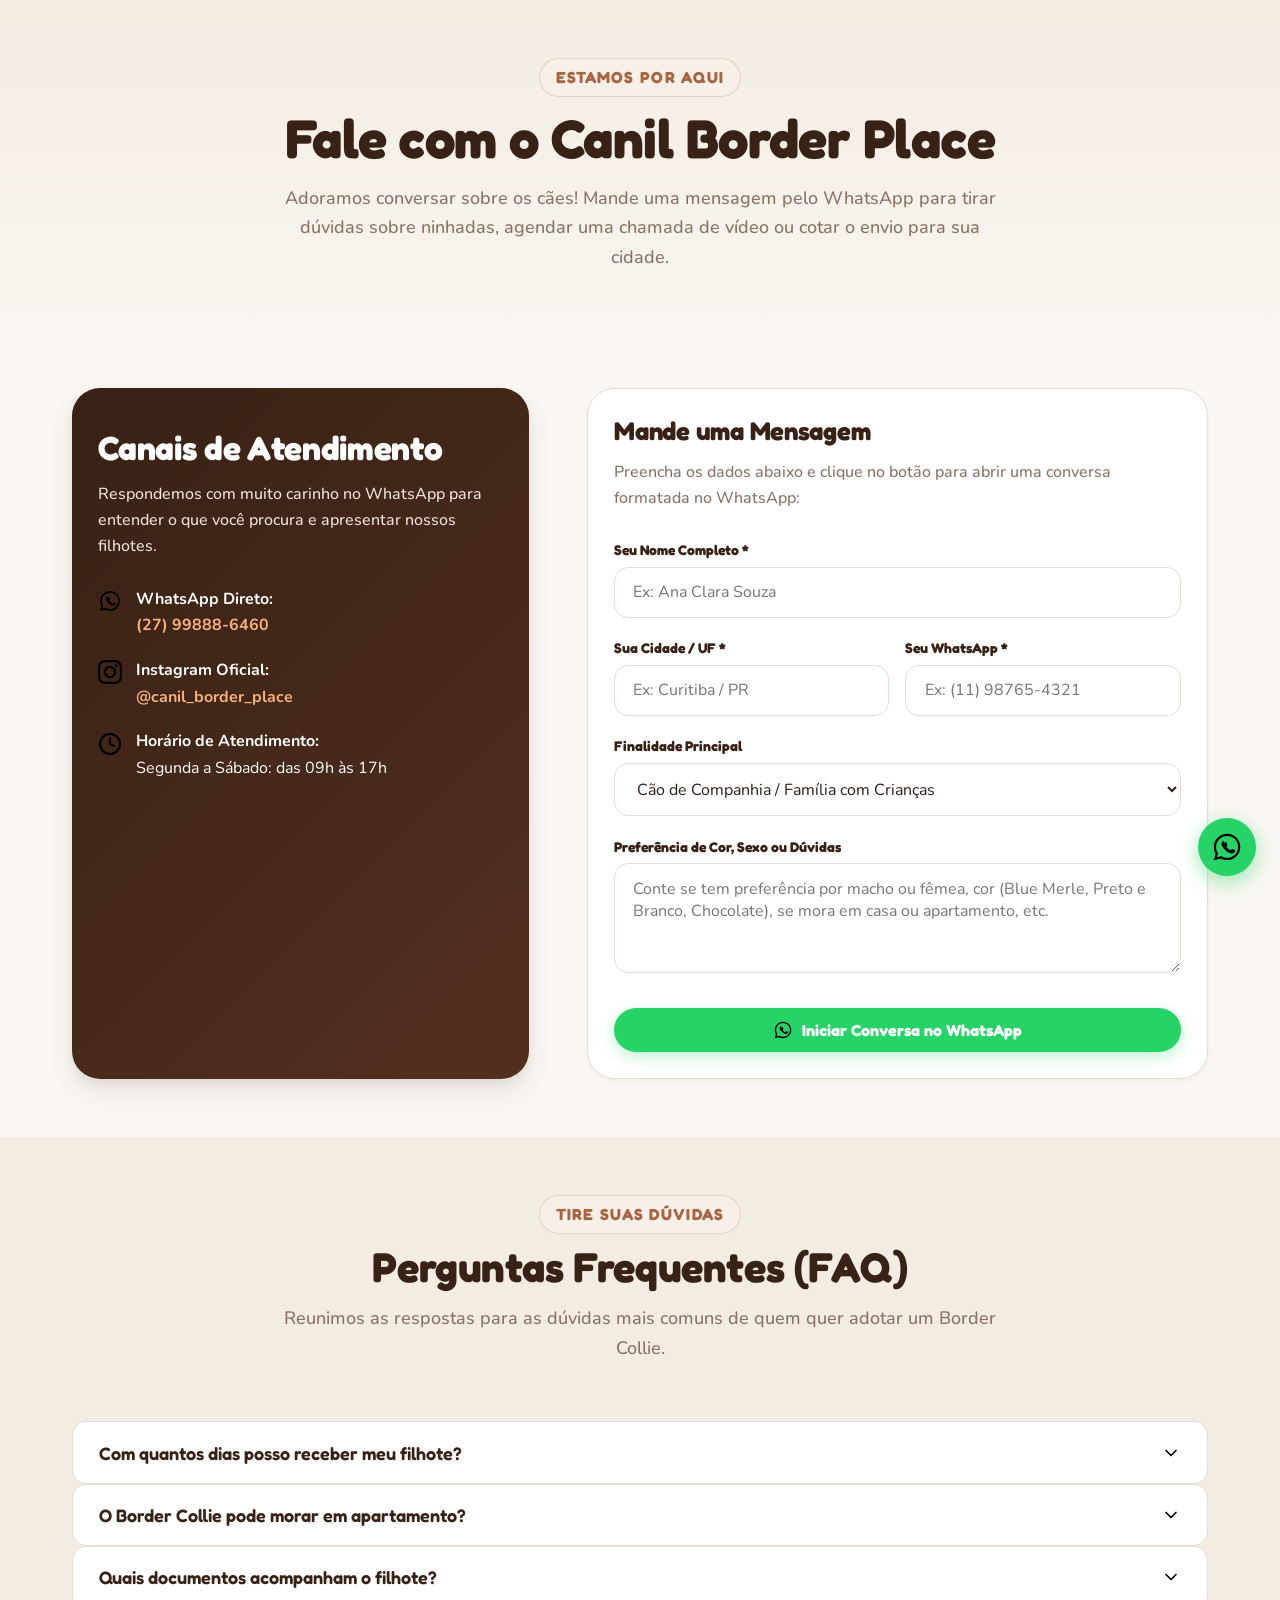
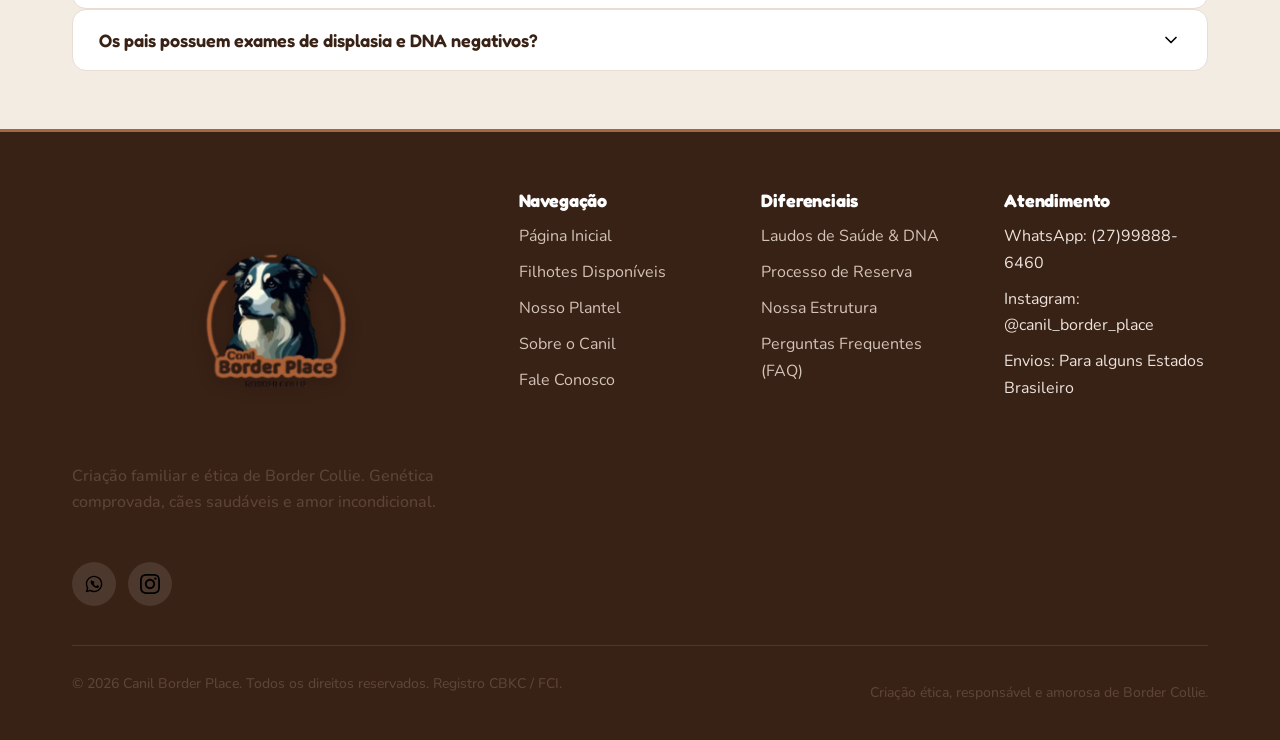
==== commit 1d3c588a: "Atualização do site" ====
--- a/contato.html
+++ b/contato.html
@@ -13,7 +13,7 @@
   <meta property="og:type" content="website">
   <meta property="og:title" content="Contato e Atendimento | Canil Border Place">
   <meta property="og:description" content="Fale diretamente com nosso criador. Atendimento via WhatsApp, e-mail e informações sobre transporte e reservas.">
-  <meta property="og:image" content="./assets/images/hero-dog.jpg">
+  <meta property="og:image" content="./assets/images/fotobanner.webp">
   <meta property="og:url" content="https://www.canilborderplace.com.br/contato.html">
 
   <link rel="icon" type="image/svg+xml" href="./favicon.svg">
@@ -73,8 +73,8 @@
                 <div>
                   <strong>Instagram Oficial:</strong>
                   <br>
-                  <a href="https://instagram.com/canilborderplace" target="_blank" rel="noopener noreferrer" style="color: #F8B179; font-weight: 700;">
-                    @canilborderplace
+                  <a href="https://www.instagram.com/canil_border_place/" target="_blank" rel="noopener noreferrer" style="color: #F8B179; font-weight: 700;">
+                    @canil_border_place
                   </a>
                 </div>
               </div>
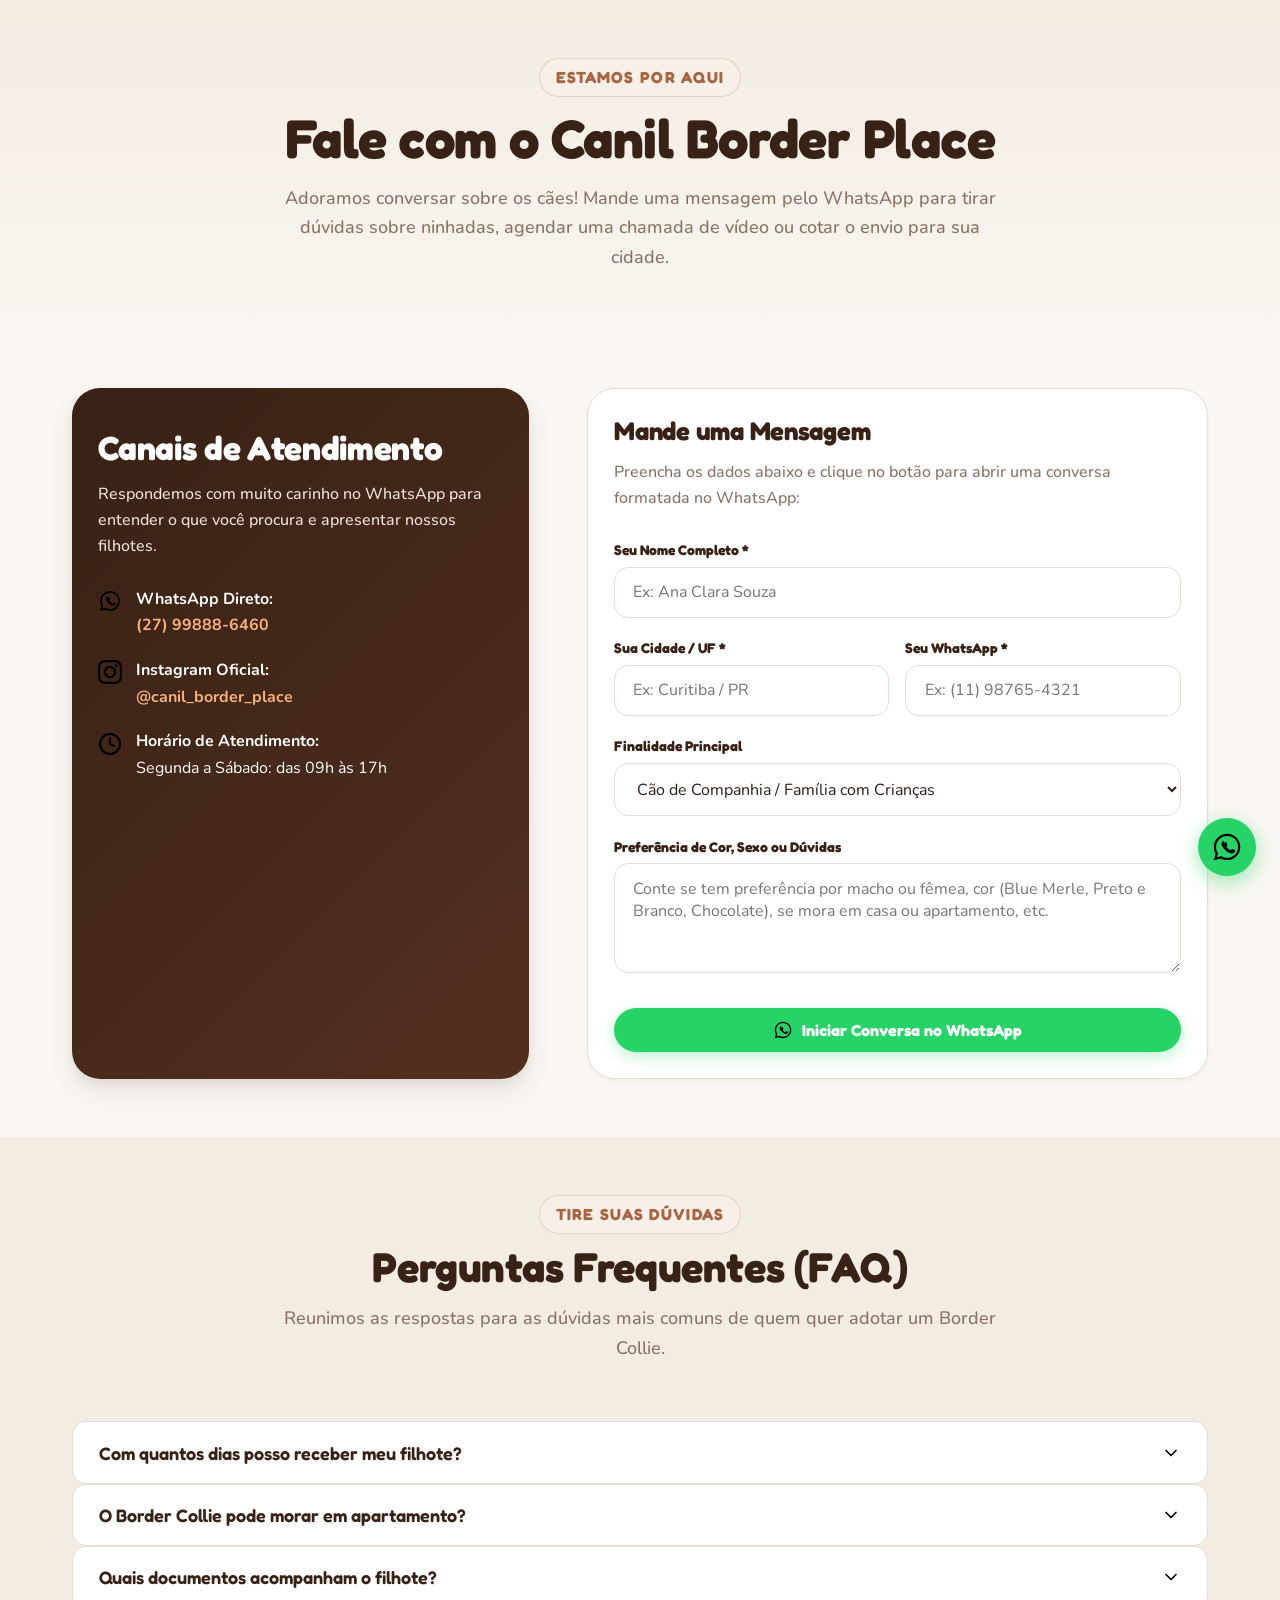
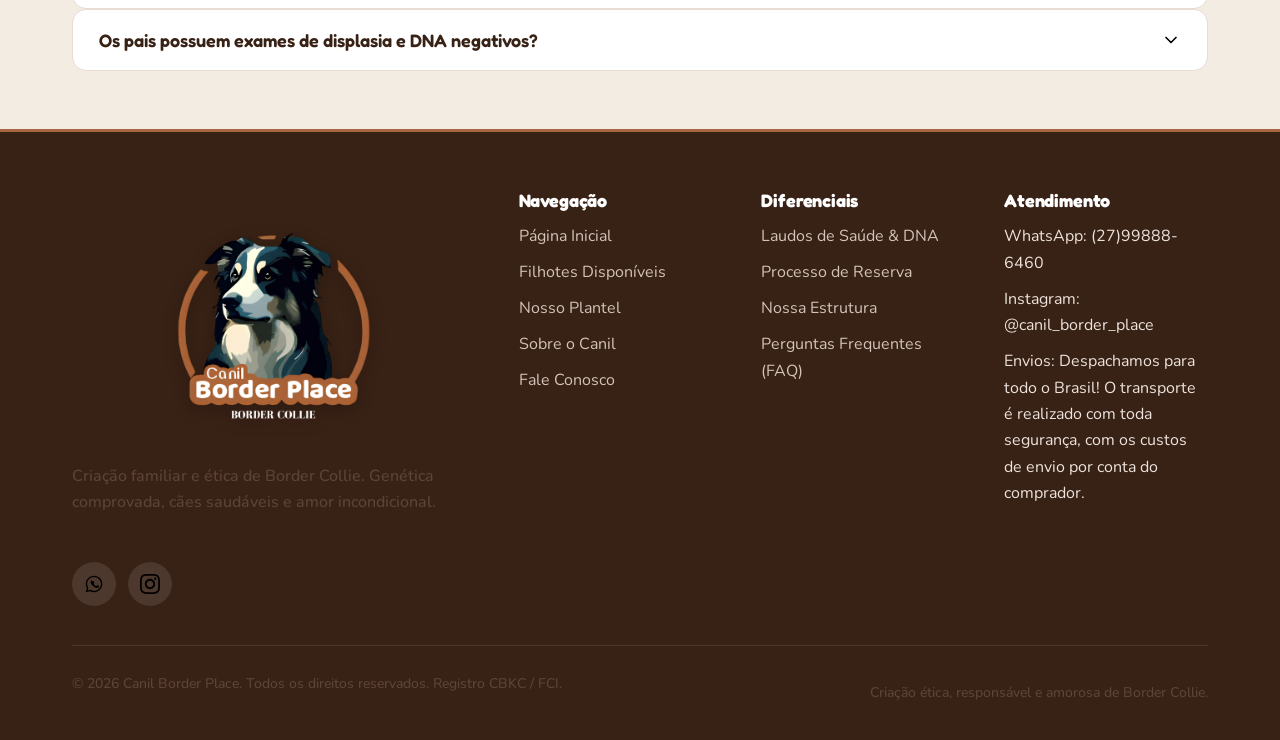
==== commit 0c55eb81: "Atualiza cards" ====
--- a/contato.html
+++ b/contato.html
@@ -120,7 +120,6 @@
                 <label for="interesse" class="form-label">Finalidade Principal</label>
                 <select id="interesse" name="interesse" class="form-select">
                   <option value="Companhia e Família">Cão de Companhia / Família com Crianças</option>
-                  <option value="Esporte e Agility">Esporte Canino / Agility / Canicross</option>
                   <option value="Pastoreio e Trabalho">Trabalho Rural / Pastoreio</option>
                   <option value="Dúvida Geral">Tirar dúvidas sobre ninhadas futuras</option>
                 </select>
@@ -190,7 +189,7 @@
             </button>
             <div class="faq-answer">
               <div class="faq-answer-inner">
-                Cada filhote é entregue com: Certificado de Pedigree CBKC / FCI, Carteira de Vacinação assinada por médico veterinário, Certificado de Microchipagem, Contrato de Compra com garantia de saúde contra doenças genéticas e virais, e orientações de cuidados iniciais.
+                Cada filhote é entregue com: Certificado de Pedigree CBKC, Carteira de Vacinação assinada por médico veterinário, Certificado de Microchipagem, Contrato de Compra com garantia de saúde contra doenças genéticas e virais, e orientações de cuidados iniciais.
               </div>
             </div>
           </div>
@@ -203,7 +202,7 @@
             </button>
             <div class="faq-answer">
               <div class="faq-answer-inner">
-                Sim! Todos os nossos padreadores e matrizes possuem radiografias oficiais livres de displasia coxofemoral (HD-A) e de cotovelo (ED-0), além de painel de DNA negativo para CEA, CL, TNS e sensibilidade medicamentosa MDR1. Compartilhamos com alegria a cópia dos laudos!
+                Sim! Todos os nossos padreadores e matrizes possuem radiografias oficiais livres de displasia coxofemoral (HD-A) e de cotovelo (ED-0), além de painel de DNA negativo para todas as doenças genéticas que podem acometer a raça.
               </div>
             </div>
           </div>
@@ -266,7 +265,7 @@
           <ul class="footer-links">
             <li><span>WhatsApp: (27)99888-6460</span></li>
             <li><span>Instagram: @canil_border_place</span></li>
-            <li><span>Envios: Para alguns Estados Brasileiro</span></li>
+            <li><span>Envios: Despachamos para todo o Brasil! O transporte é realizado com toda segurança, com os custos de envio por conta do comprador.</span></li>
           </ul>
         </div>
       </div>
--- a/css/style.css
+++ b/css/style.css
@@ -367,7 +367,7 @@
 
 .site-header {
   position: absolute;
-  top: 0;
+  top: 80px !important;
   left: 0;
   width: 100%;
   z-index: 100;
@@ -575,6 +575,11 @@
 
 @media (max-width: 768px) {
 
+   /* DESCE O MENU NO MOBILE */
+  .site-header {
+    top: 15px !important;
+  }
+
   /* Impede a página de ficar "mexendo" para os lados */
   html,
   body {
@@ -609,12 +614,6 @@
     max-width: calc(100% - 75px);
   }
 
-  .logo-img {
-    width: 150px !important;
-    max-width: 100%;
-    height: auto;
-    margin: 0;
-  }
 
 
   /* ESCONDE MENU ESQUERDO ORIGINAL */
@@ -1379,6 +1378,12 @@
   box-shadow: none;
 }
 
+.hero-media .logo-img {
+  width: 350px;
+  height: auto;
+  max-width: none;
+  filter: drop-shadow(0 4px 8px rgba(0, 0, 0, 0.25));
+}
 
 /* LUZ ATRÁS DA FOTO */
 
@@ -1388,12 +1393,12 @@
   width: 105%;
   height: 105%;
 
-  top: 50%;
-  left: 50%;
-
-  transform: translate(-50%, -50%);
-
-  border-radius: 50%;
+  top: -5%;
+  left: -5%;
+
+  transform: translate(-10%, -10%);
+
+  border-radius: -10%;
 
   background: radial-gradient(
     circle,
@@ -1465,6 +1470,12 @@
     max-width: none;
     max-height: none;
   }
+  /* LOGO CENTRAL NO MOBILE */
+  .hero-media .logo-img {
+    width: 300px;
+    height: auto;
+    max-width: none;
+  }
 
 }
 
@@ -1597,9 +1608,9 @@
 .dog-details-list {
   display: flex;
   flex-direction: column;
-  gap: 0.45rem;
+  gap: 0.75rem;
   margin-block: var(--space-xs);
-  padding: 0.85rem;
+  padding: 1rem;
   background-color: var(--color-secondary-light);
   border-radius: var(--radius-md);
   font-size: var(--font-size-xs);
@@ -1607,9 +1618,16 @@
 
 .dog-detail-item {
   display: flex;
-  align-items: center;
-  gap: 0.5rem;
+  align-items: flex-start;
+  gap: 0.55rem;
   color: var(--color-text-light);
+  line-height: 1.5;
+}
+
+.dog-detail-item strong {
+  color: var(--color-primary);
+  min-width: 85px;
+  flex-shrink: 0;
 }
 
 .dog-detail-item strong {
@@ -1622,6 +1640,160 @@
   padding-top: var(--space-xs);
 }
 
+/* =========================================================
+   ALINHAMENTO DOS CARDS DE FILHOTES
+   ========================================================= */
+
+.puppy-card {
+  height: 100%;
+}
+
+.puppy-card .card-body {
+  display: flex;
+  flex-direction: column;
+  height: 100%;
+}
+
+/* Preço */
+.puppy-price {
+  display: flex;
+  flex-direction: column;
+  align-items: center;
+  justify-content: center;
+
+  min-height: 105px;
+
+  margin: 0.5rem 0 0.25rem;
+  padding: 0.75rem 1rem;
+
+  background: linear-gradient(
+    135deg,
+    #fff5ee 0%,
+    #f8e5d8 100%
+  );
+
+  border: 2px solid var(--color-secondary);
+  border-radius: var(--radius-md);
+
+  text-align: center;
+}
+
+.puppy-price-label {
+  font-family: var(--font-heading);
+  font-size: var(--font-size-xs);
+  font-weight: 700;
+  color: var(--color-muted);
+  text-transform: uppercase;
+  letter-spacing: 0.05em;
+}
+
+.puppy-price-value {
+  display: block;
+
+  margin: 0.1rem 0;
+
+  font-family: var(--font-heading);
+  font-size: 2rem;
+  font-weight: 800;
+  line-height: 1.1;
+
+  color: var(--color-primary);
+}
+
+.puppy-price-note {
+  font-size: 0.72rem;
+  line-height: 1.3;
+  color: var(--color-muted);
+}
+
+/* Informações do filhote */
+.puppy-card .dog-details-list {
+  min-height: 190px;
+  margin-top: 0.75rem;
+}
+
+/* Mantém os textos organizados */
+.puppy-card .dog-detail-item {
+  align-items: flex-start;
+  line-height: 1.45;
+}
+
+/* Botão sempre no mesmo nível dentro do card */
+.puppy-card .card-footer {
+  margin-top: auto;
+  padding-top: var(--space-sm);
+}
+/* =========================================================
+   AJUSTE DOS CARDS DE FILHOTES
+   ========================================================= */
+
+/* Evita que Temperamento/Saúde fiquem apertados */
+.dog-detail-item {
+  display: flex;
+  align-items: flex-start;
+  gap: 0.5rem;
+  line-height: 1.45;
+}
+
+/* Mantém os títulos alinhados */
+.dog-detail-item strong {
+  color: var(--color-primary);
+  min-width: 85px;
+  flex-shrink: 0;
+}
+
+/* Destaque para o preço */
+.puppy-price {
+  display: flex;
+  flex-direction: column;
+  align-items: center;
+  justify-content: center;
+
+  margin: 0.75rem 0 0.5rem;
+  padding: 0.85rem 1rem;
+
+  background: linear-gradient(
+    135deg,
+    #fff5ee 0%,
+    #f8e5d8 100%
+  );
+
+  border: 2px solid var(--color-secondary);
+  border-radius: var(--radius-md);
+
+  text-align: center;
+  box-shadow: 0 4px 12px rgba(167, 102, 65, 0.12);
+}
+
+.puppy-price-label {
+  font-family: var(--font-heading);
+  font-size: var(--font-size-xs);
+  font-weight: 700;
+  color: var(--color-muted);
+  text-transform: uppercase;
+  letter-spacing: 0.06em;
+}
+
+.puppy-price-value {
+  display: block;
+  margin-top: 0.1rem;
+
+  font-family: var(--font-heading);
+  font-size: clamp(1.7rem, 4vw, 2.2rem);
+  font-weight: 800;
+  line-height: 1.1;
+
+  color: var(--color-primary);
+}
+
+.puppy-price-note {
+  margin-top: 0.35rem;
+
+  font-size: var(--font-size-xs);
+  line-height: 1.35;
+
+  color: var(--color-muted);
+}
 /* --------------------------------------------------------------------------
    9. FILTROS DA PÁGINA FILHOTES
    -------------------------------------------------------------------------- */
@@ -2177,4 +2349,4 @@
   .cards-grid {
     grid-template-columns: repeat(4, 1fr);
   }
-}
+}
